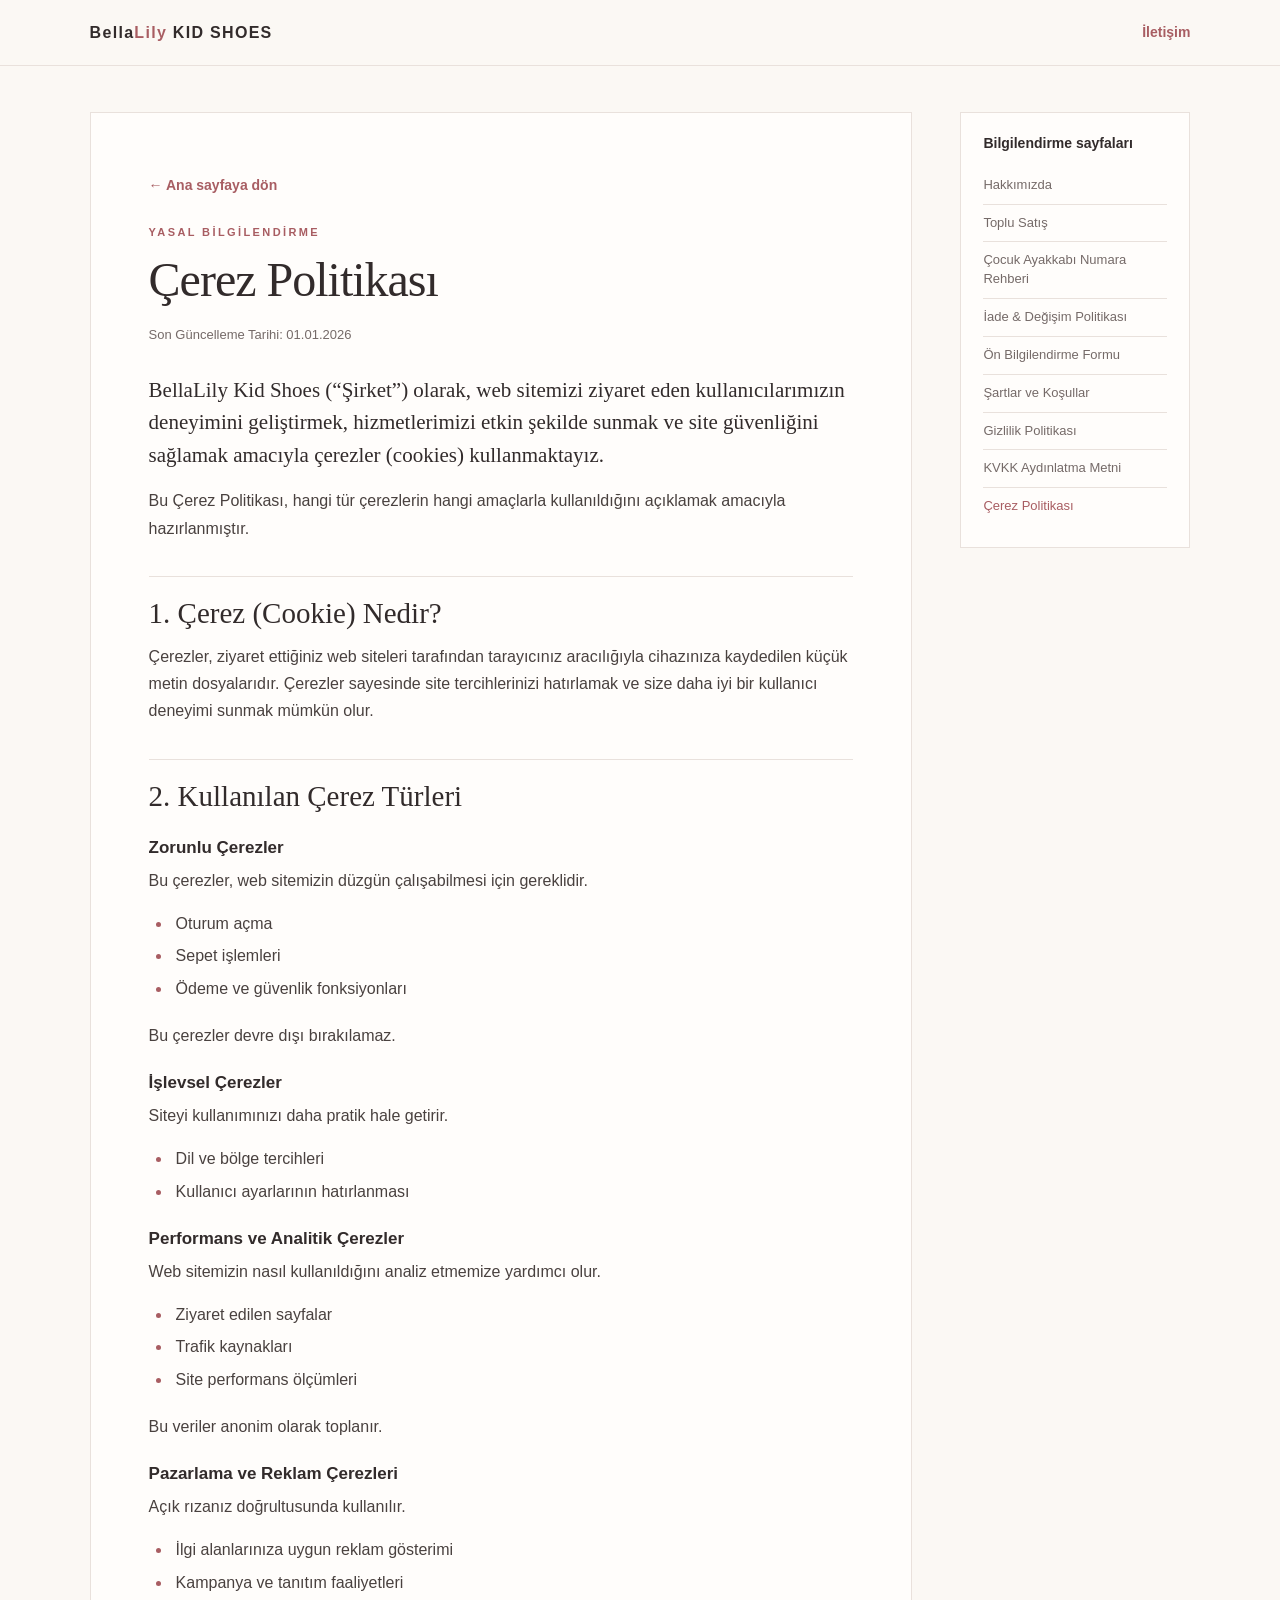
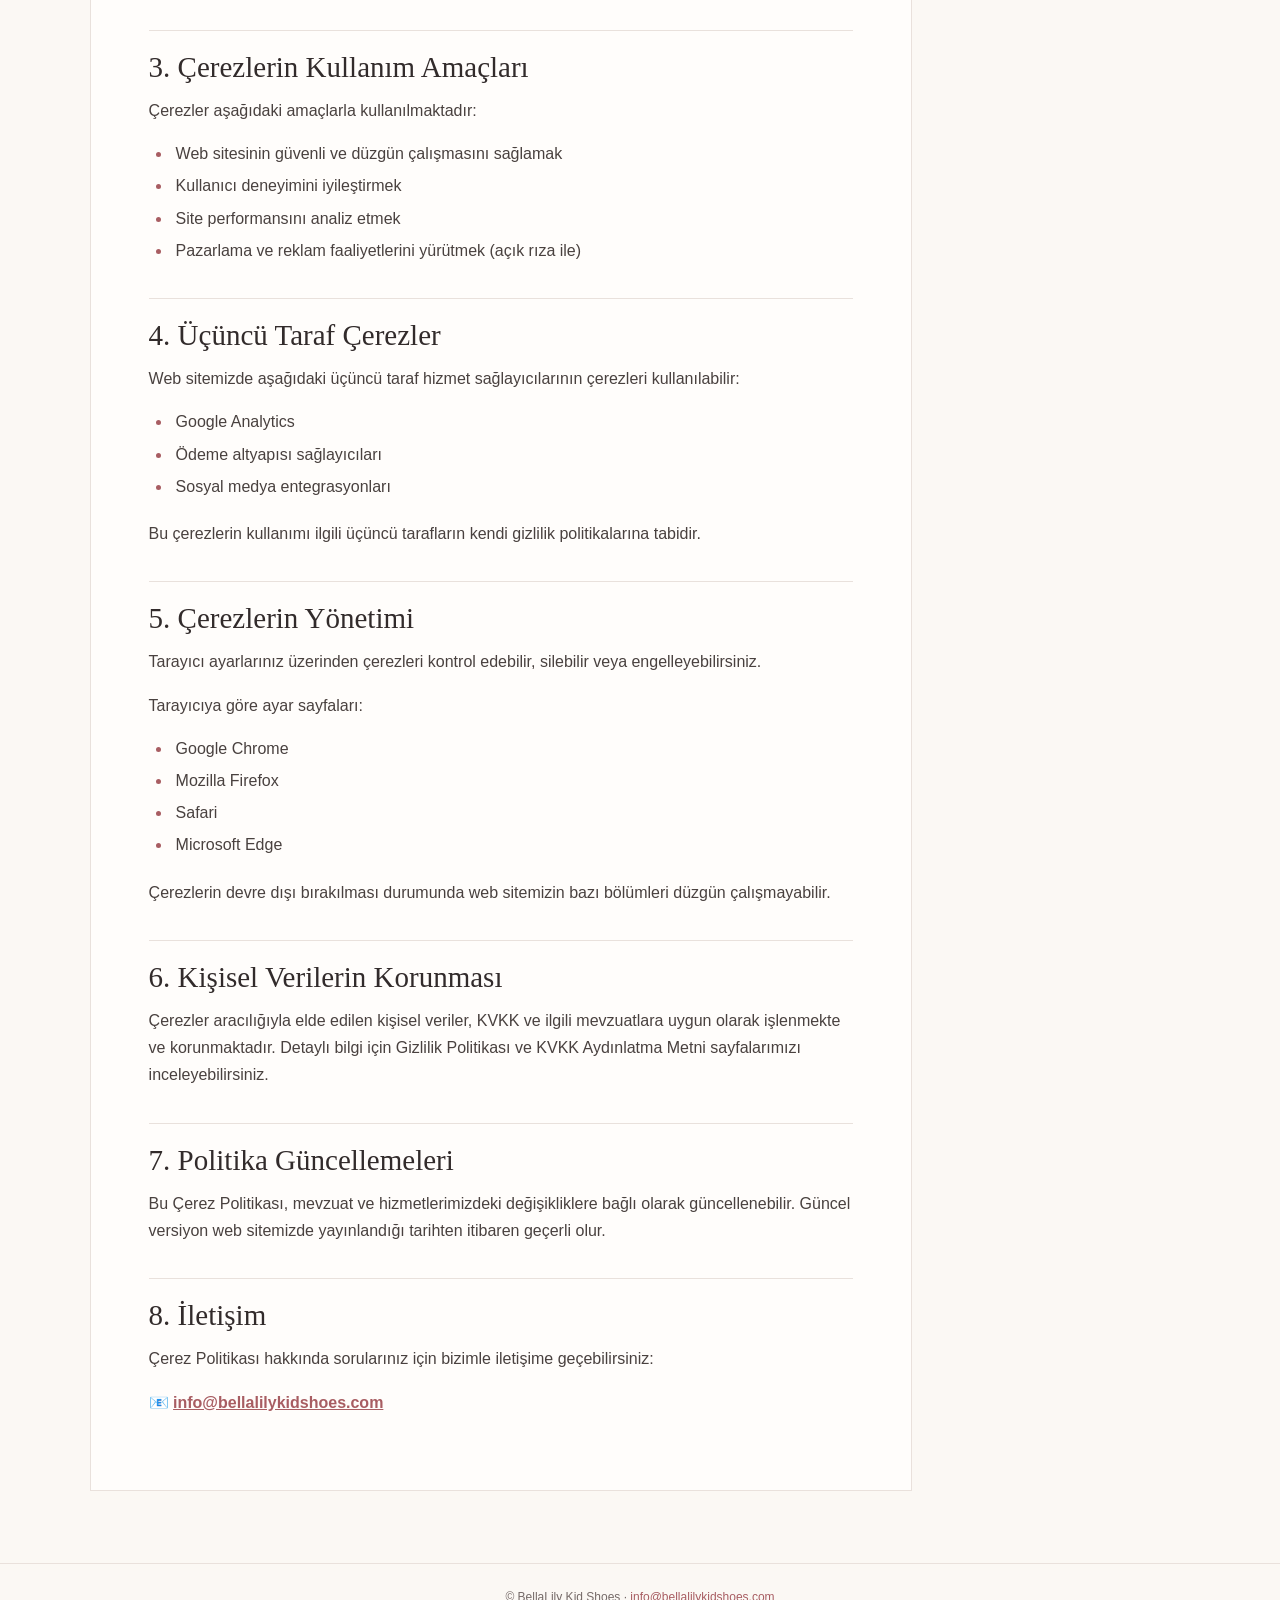
==== public/sayfalar/cerez-politikasi.html @ 17eef54a "first web site created" ====
<!doctype html>
<html lang="tr">
<head>
  <meta charset="utf-8">
  <meta name="viewport" content="width=device-width, initial-scale=1">
  <meta name="description" content="BellaLily Kid Shoes çerez politikası ve çerez tercihleri hakkında bilgi.">
  <title>Çerez Politikası | BellaLily Kid Shoes</title>
  <link rel="stylesheet" href="sayfa.css">
  <script src="sayfa.js" defer></script>
</head>
<body>
  <header class="site-header">
    <a class="brand" href="../index.html">Bella<span>Lily</span> KID SHOES</a>
    <a class="header-contact" href="mailto:info@bellalilykidshoes.com">İletişim</a>
  </header>
  <main class="page-layout">
    <article class="content-card">
      <a class="back-link" href="../index.html">← Ana sayfaya dön</a>
      <p class="page-kicker">Yasal bilgilendirme</p>
      <h1 id="page-title">Çerez Politikası</h1>
      <div class="page-content" id="page-content" data-source="Çerez Politikası (Cookie Policy).md" aria-live="polite">
        <p>Sayfa yükleniyor...</p>
      </div>
    </article>
    <nav class="page-menu" aria-label="Bilgilendirme sayfaları">
      <h2>Bilgilendirme sayfaları</h2>
      <ul id="page-links"></ul>
    </nav>
  </main>
  <footer class="site-footer">© BellaLily Kid Shoes · <a href="mailto:info@bellalilykidshoes.com">info@bellalilykidshoes.com</a></footer>
</body>
</html>
---- public/sayfalar/sayfa.css ----
:root {
  color-scheme: light;
  --ink: #322b2b;
  --muted: #756a68;
  --paper: #fbf8f4;
  --white: #fffdfb;
  --rose: #ead9d5;
  --rose-dark: #a85d62;
  --line: #e9e1dc;
  --sage: #e8ede4;
}
* { box-sizing: border-box; }
body {
  min-height: 100vh;
  margin: 0;
  background: var(--paper);
  color: var(--ink);
  font-family: Arial, Helvetica, sans-serif;
  line-height: 1.7;
}
a { color: inherit; }
a:focus-visible { outline: 3px solid var(--rose-dark); outline-offset: 4px; }
.site-header {
  display: flex;
  justify-content: space-between;
  align-items: center;
  gap: 20px;
  padding: 19px max(7%, calc((100% - 1120px) / 2));
  border-bottom: 1px solid var(--line);
}
.brand {
  font-size: 16px;
  font-weight: 800;
  letter-spacing: 1.3px;
  text-decoration: none;
}
.brand span { color: var(--rose-dark); }
.header-contact, .back-link {
  color: var(--rose-dark);
  font-size: 14px;
  font-weight: 700;
  text-decoration: none;
}
.page-layout {
  display: grid;
  grid-template-columns: minmax(0, 1fr) 230px;
  gap: 48px;
  width: min(1120px, 86%);
  margin: 46px auto 72px;
  align-items: start;
}
.content-card {
  min-width: 0;
  padding: clamp(24px, 5vw, 58px);
  border: 1px solid var(--line);
  background: var(--white);
}
.back-link { display: inline-block; margin-bottom: 25px; }
.page-kicker {
  margin: 0 0 8px;
  color: var(--rose-dark);
  font-size: 11px;
  font-weight: 700;
  letter-spacing: 2.4px;
  text-transform: uppercase;
}
h1, h2, h3 { line-height: 1.25; }
h1, h2 {
  font-family: Georgia, "Times New Roman", serif;
  font-weight: 400;
}
h1 {
  margin: 0 0 20px;
  font-size: clamp(34px, 5vw, 48px);
  letter-spacing: -1px;
}
.updated {
  margin: -6px 0 28px;
  color: var(--muted);
  font-size: 13px;
}
.page-content { color: #49413f; }
.page-content h2 {
  margin: 34px 0 12px;
  padding-top: 18px;
  border-top: 1px solid var(--line);
  color: var(--ink);
  font-size: clamp(23px, 3vw, 29px);
}
.page-content h3 {
  margin: 23px 0 9px;
  color: var(--ink);
  font-size: 17px;
}
.page-content p { margin: 0 0 16px; }
.page-content .lead {
  color: var(--ink);
  font-family: Georgia, "Times New Roman", serif;
  font-size: 21px;
  line-height: 1.55;
}
.page-content ul {
  margin: 0 0 20px;
  padding-left: 23px;
}
.page-content li { margin: 5px 0; padding-left: 4px; }
.page-content li::marker { color: var(--rose-dark); }
.faq-item {
  margin: 16px 0;
  padding: 18px 20px;
  border-left: 3px solid var(--rose);
  background: var(--paper);
}
.faq-item h3 { margin: 0 0 7px; }
.faq-item p:last-child { margin-bottom: 0; }
.email-link { color: var(--rose-dark); font-weight: 700; }
.page-menu {
  position: sticky;
  top: 20px;
  padding: 22px;
  border: 1px solid var(--line);
  background: var(--white);
}
.page-menu h2 {
  margin: 0 0 14px;
  font-family: Arial, Helvetica, sans-serif;
  font-size: 14px;
  font-weight: 700;
}
.page-menu ul { margin: 0; padding: 0; list-style: none; }
.page-menu li + li { border-top: 1px solid var(--line); }
.page-menu a {
  display: block;
  padding: 9px 0;
  color: var(--muted);
  font-size: 13px;
  line-height: 1.45;
  text-decoration: none;
}
.page-menu a:hover, .page-menu a[aria-current="page"] {
  color: var(--rose-dark);
}
.site-footer {
  padding: 23px 7%;
  border-top: 1px solid var(--line);
  color: var(--muted);
  font-size: 12px;
  text-align: center;
}
.site-footer a { color: var(--rose-dark); text-decoration: none; }
.load-error {
  padding: 18px;
  border-left: 3px solid #a33;
  background: #fff1ef;
  color: #782c2c;
}
@media (max-width: 850px) {
  .page-layout { grid-template-columns: 1fr; gap: 20px; width: 90%; margin-top: 28px; }
  .page-menu { position: static; grid-row: 1; }
  .page-menu ul { display: grid; grid-template-columns: repeat(2, minmax(0, 1fr)); gap: 0 16px; }
}
@media (max-width: 520px) {
  .site-header { padding: 16px 5%; }
  .page-layout { width: 92%; }
  .content-card { padding: 24px 20px; }
  .page-menu ul { grid-template-columns: 1fr; }
}
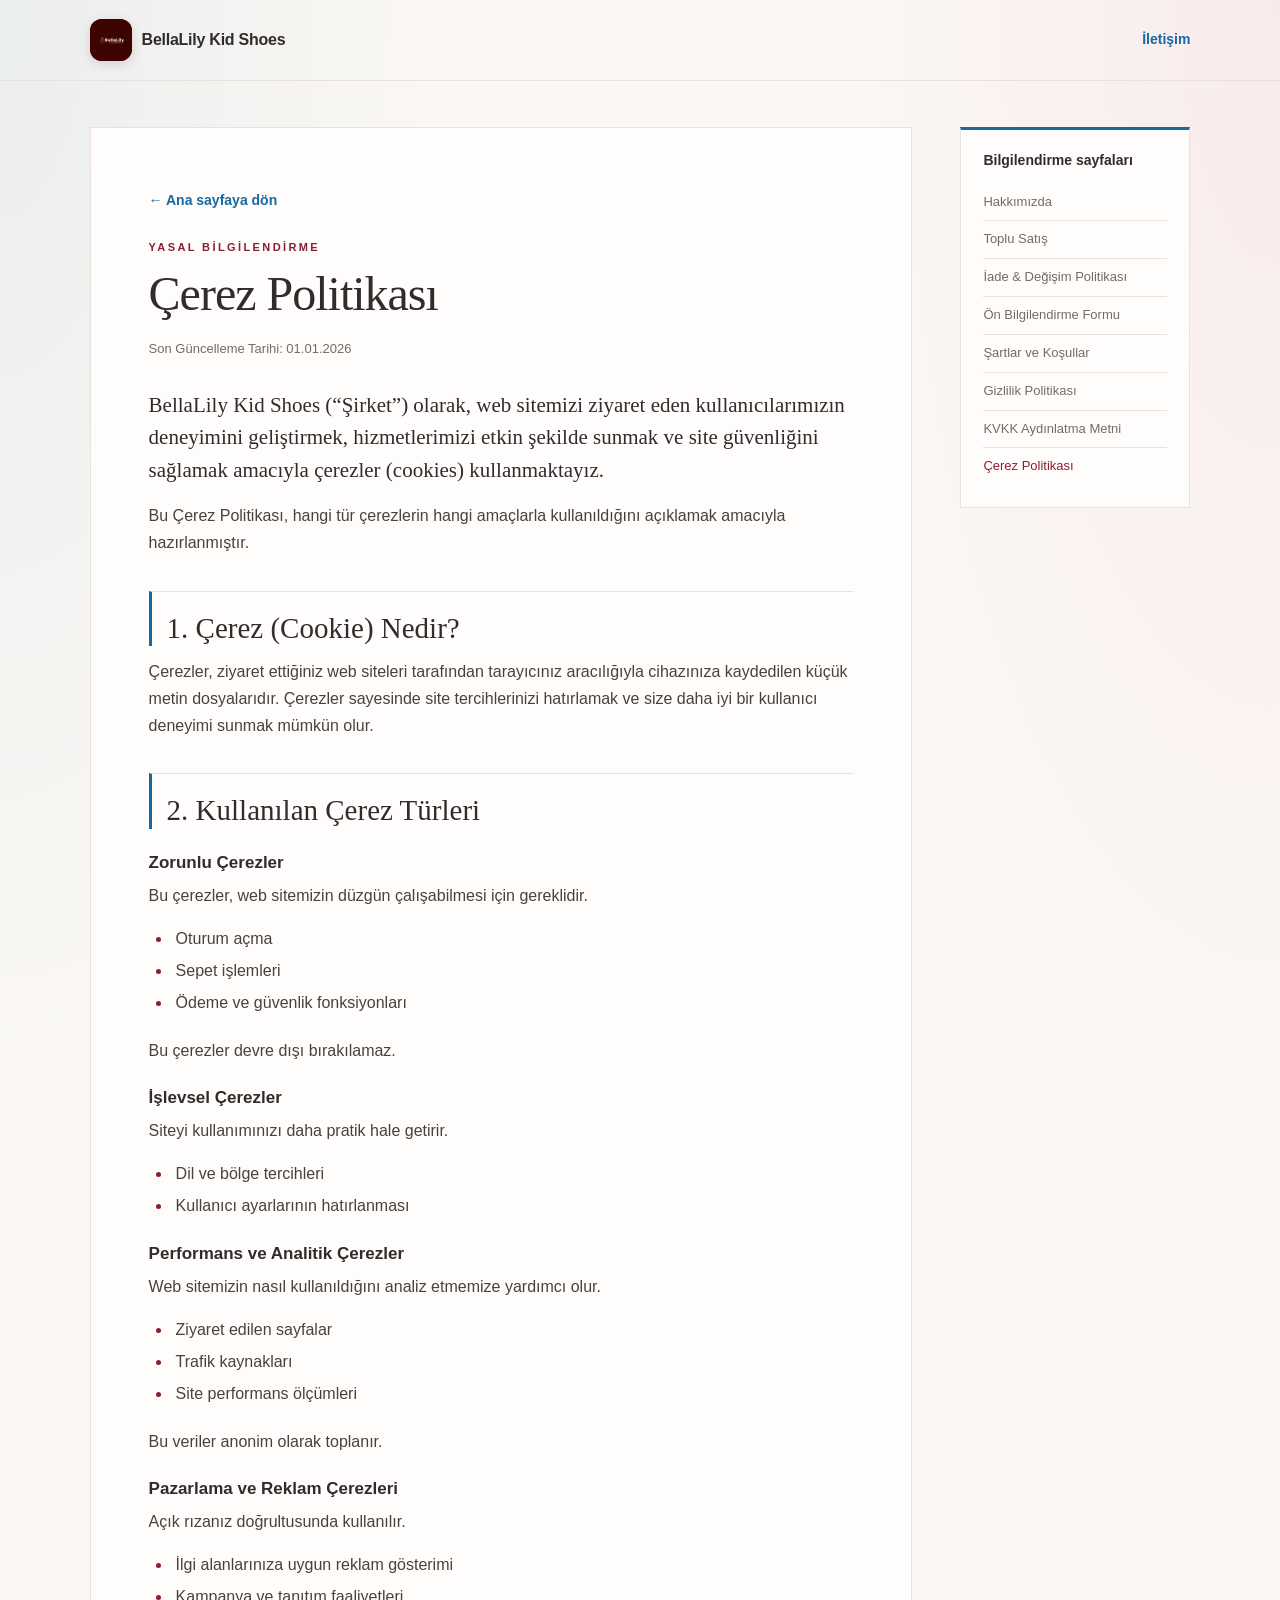
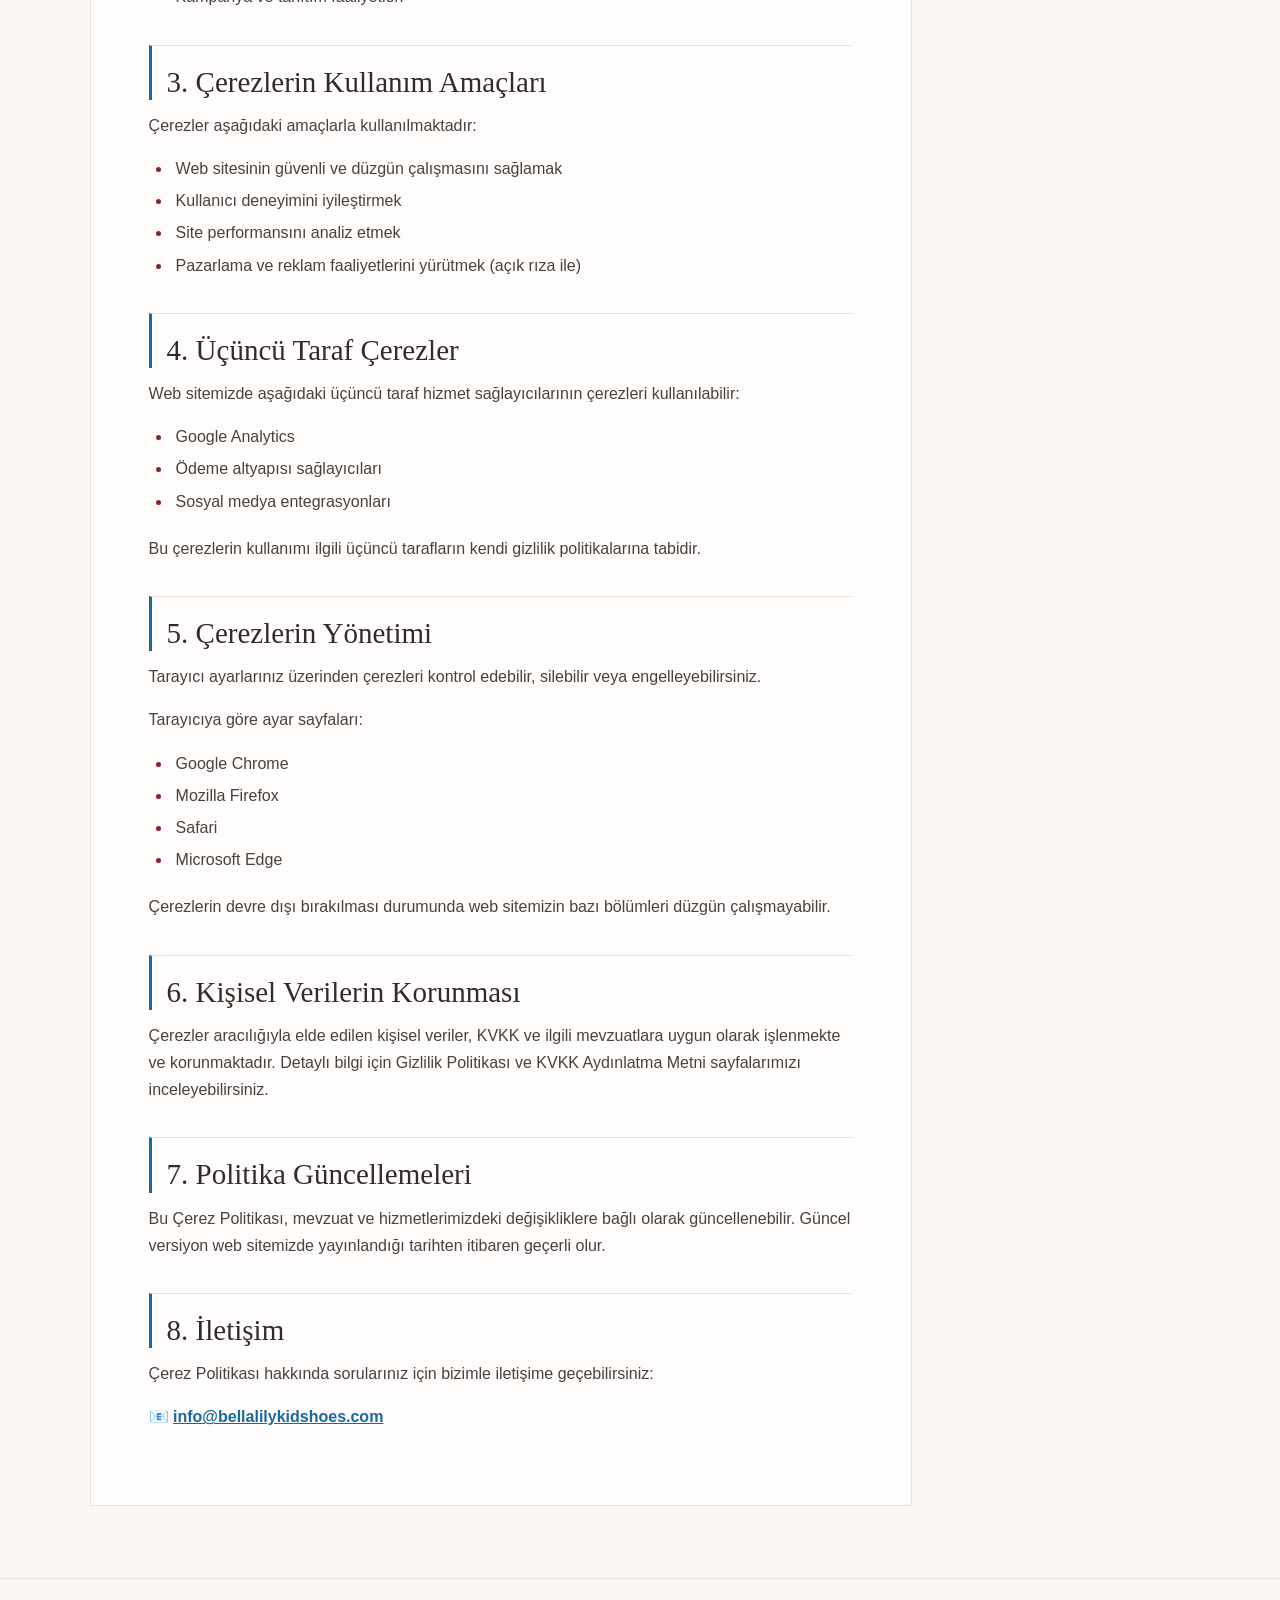
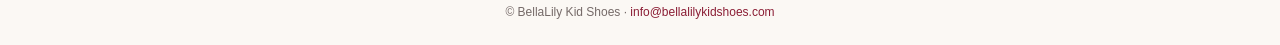
==== commit fe184633: "latest changes" ====
--- a/public/sayfalar/cerez-politikasi.html
+++ b/public/sayfalar/cerez-politikasi.html
@@ -10,7 +10,10 @@
 </head>
 <body>
   <header class="site-header">
-    <a class="brand" href="../index.html">Bella<span>Lily</span> KID SHOES</a>
+    <a class="brand" href="../index.html">
+      <img class="brand-logo" src="../brand.jpg" alt="">
+      <span>BellaLily Kid Shoes</span>
+    </a>
     <a class="header-contact" href="mailto:info@bellalilykidshoes.com">İletişim</a>
   </header>
   <main class="page-layout">
--- a/public/sayfalar/sayfa.css
+++ b/public/sayfalar/sayfa.css
@@ -5,7 +5,11 @@
   --paper: #fbf8f4;
   --white: #fffdfb;
   --rose: #ead9d5;
-  --rose-dark: #a85d62;
+  --rose-dark: #8b1e35;
+  --girl-pink: #d63c83;
+  --girl-pink-light: #fdeaf2;
+  --boy-blue: #17699f;
+  --boy-blue-light: #e5f2fb;
   --line: #e9e1dc;
   --sage: #e8ede4;
 }
@@ -13,7 +17,10 @@
 body {
   min-height: 100vh;
   margin: 0;
-  background: var(--paper);
+  background:
+    radial-gradient(ellipse at 0 0, rgba(23, 105, 159, .07), transparent 28rem),
+    radial-gradient(ellipse at 100% 0, rgba(214, 60, 131, .07), transparent 28rem),
+    var(--paper);
   color: var(--ink);
   font-family: Arial, Helvetica, sans-serif;
   line-height: 1.7;
@@ -29,14 +36,26 @@
   border-bottom: 1px solid var(--line);
 }
 .brand {
+  display: inline-flex;
+  align-items: center;
+  gap: 10px;
+  color: var(--ink);
   font-size: 16px;
   font-weight: 800;
-  letter-spacing: 1.3px;
+  letter-spacing: -.25px;
   text-decoration: none;
+  white-space: nowrap;
 }
-.brand span { color: var(--rose-dark); }
+.brand-logo {
+  width: 42px;
+  height: 42px;
+  border-radius: 12px;
+  background: #4b0308;
+  object-fit: contain;
+  box-shadow: 0 3px 12px rgba(73, 5, 10, .14);
+}
 .header-contact, .back-link {
-  color: var(--rose-dark);
+  color: var(--boy-blue);
   font-size: 14px;
   font-weight: 700;
   text-decoration: none;
@@ -84,6 +103,8 @@
   margin: 34px 0 12px;
   padding-top: 18px;
   border-top: 1px solid var(--line);
+  border-left: 3px solid var(--boy-blue);
+  padding-left: 15px;
   color: var(--ink);
   font-size: clamp(23px, 3vw, 29px);
 }
@@ -108,17 +129,18 @@
 .faq-item {
   margin: 16px 0;
   padding: 18px 20px;
-  border-left: 3px solid var(--rose);
-  background: var(--paper);
+  border-left: 3px solid var(--girl-pink);
+  background: var(--girl-pink-light);
 }
 .faq-item h3 { margin: 0 0 7px; }
 .faq-item p:last-child { margin-bottom: 0; }
-.email-link { color: var(--rose-dark); font-weight: 700; }
+.email-link { color: var(--boy-blue); font-weight: 700; }
 .page-menu {
   position: sticky;
   top: 20px;
   padding: 22px;
   border: 1px solid var(--line);
+  border-top: 3px solid var(--boy-blue);
   background: var(--white);
 }
 .page-menu h2 {
@@ -161,6 +183,7 @@
 }
 @media (max-width: 520px) {
   .site-header { padding: 16px 5%; }
+  .brand-logo { width: 38px; height: 38px; border-radius: 10px; }
   .page-layout { width: 92%; }
   .content-card { padding: 24px 20px; }
   .page-menu ul { grid-template-columns: 1fr; }
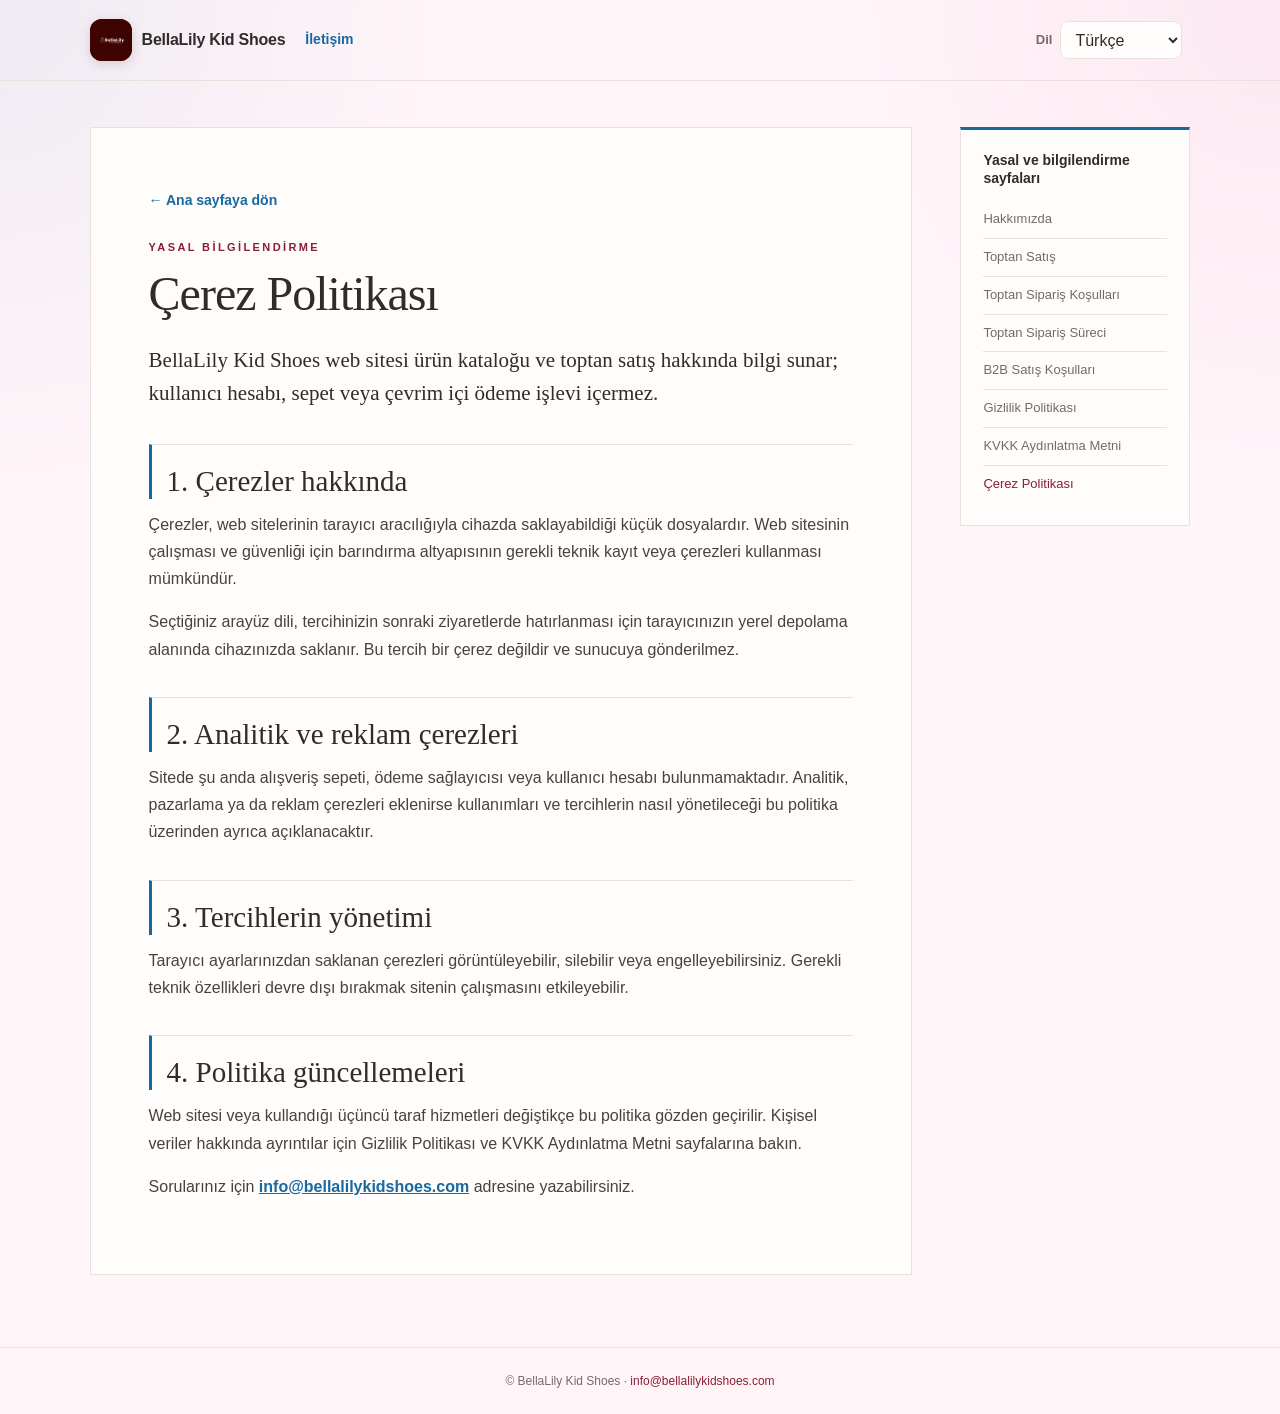
==== commit 34529c8b: "language option created" ====
--- a/public/sayfalar/cerez-politikasi.html
+++ b/public/sayfalar/cerez-politikasi.html
@@ -6,6 +6,7 @@
   <meta name="description" content="BellaLily Kid Shoes çerez politikası ve çerez tercihleri hakkında bilgi.">
   <title>Çerez Politikası | BellaLily Kid Shoes</title>
   <link rel="stylesheet" href="sayfa.css">
+  <script src="../i18n.js" defer></script>
   <script src="sayfa.js" defer></script>
 </head>
 <body>
@@ -22,7 +23,7 @@
       <p class="page-kicker">Yasal bilgilendirme</p>
       <h1 id="page-title">Çerez Politikası</h1>
       <div class="page-content" id="page-content" data-source="Çerez Politikası (Cookie Policy).md" aria-live="polite">
-        <p>Sayfa yükleniyor...</p>
+        <p data-i18n="pageLoading">Sayfa yükleniyor...</p>
       </div>
     </article>
     <nav class="page-menu" aria-label="Bilgilendirme sayfaları">
--- a/public/sayfalar/sayfa.css
+++ b/public/sayfalar/sayfa.css
@@ -2,7 +2,7 @@
   color-scheme: light;
   --ink: #322b2b;
   --muted: #756a68;
-  --paper: #fbf8f4;
+  --paper: #fff5f9;
   --white: #fffdfb;
   --rose: #ead9d5;
   --rose-dark: #8b1e35;
@@ -11,7 +11,7 @@
   --boy-blue: #17699f;
   --boy-blue-light: #e5f2fb;
   --line: #e9e1dc;
-  --sage: #e8ede4;
+  --sage: #e5f2fb;
 }
 * { box-sizing: border-box; }
 body {
@@ -31,10 +31,24 @@
   display: flex;
   justify-content: space-between;
   align-items: center;
+  flex-wrap: wrap;
   gap: 20px;
   padding: 19px max(7%, calc((100% - 1120px) / 2));
   border-bottom: 1px solid var(--line);
 }
+.language-picker { display: flex; align-items: center; gap: 8px; margin-left: auto; }
+.language-picker label { color: var(--muted); font-size: 13px; font-weight: 700; }
+.language-picker select {
+  min-height: 38px;
+  padding: 6px 30px 6px 10px;
+  border: 1px solid var(--line);
+  border-radius: 8px;
+  background: var(--white);
+  color: var(--ink);
+  font: inherit;
+  cursor: pointer;
+}
+.language-status { color: #782c2c; font-size: 12px; }
 .brand {
   display: inline-flex;
   align-items: center;
@@ -103,8 +117,8 @@
   margin: 34px 0 12px;
   padding-top: 18px;
   border-top: 1px solid var(--line);
-  border-left: 3px solid var(--boy-blue);
-  padding-left: 15px;
+  border-inline-start: 3px solid var(--boy-blue);
+  padding-inline-start: 15px;
   color: var(--ink);
   font-size: clamp(23px, 3vw, 29px);
 }
@@ -122,14 +136,14 @@
 }
 .page-content ul {
   margin: 0 0 20px;
-  padding-left: 23px;
+  padding-inline-start: 23px;
 }
 .page-content li { margin: 5px 0; padding-left: 4px; }
 .page-content li::marker { color: var(--rose-dark); }
 .faq-item {
   margin: 16px 0;
   padding: 18px 20px;
-  border-left: 3px solid var(--girl-pink);
+  border-inline-start: 3px solid var(--girl-pink);
   background: var(--girl-pink-light);
 }
 .faq-item h3 { margin: 0 0 7px; }
